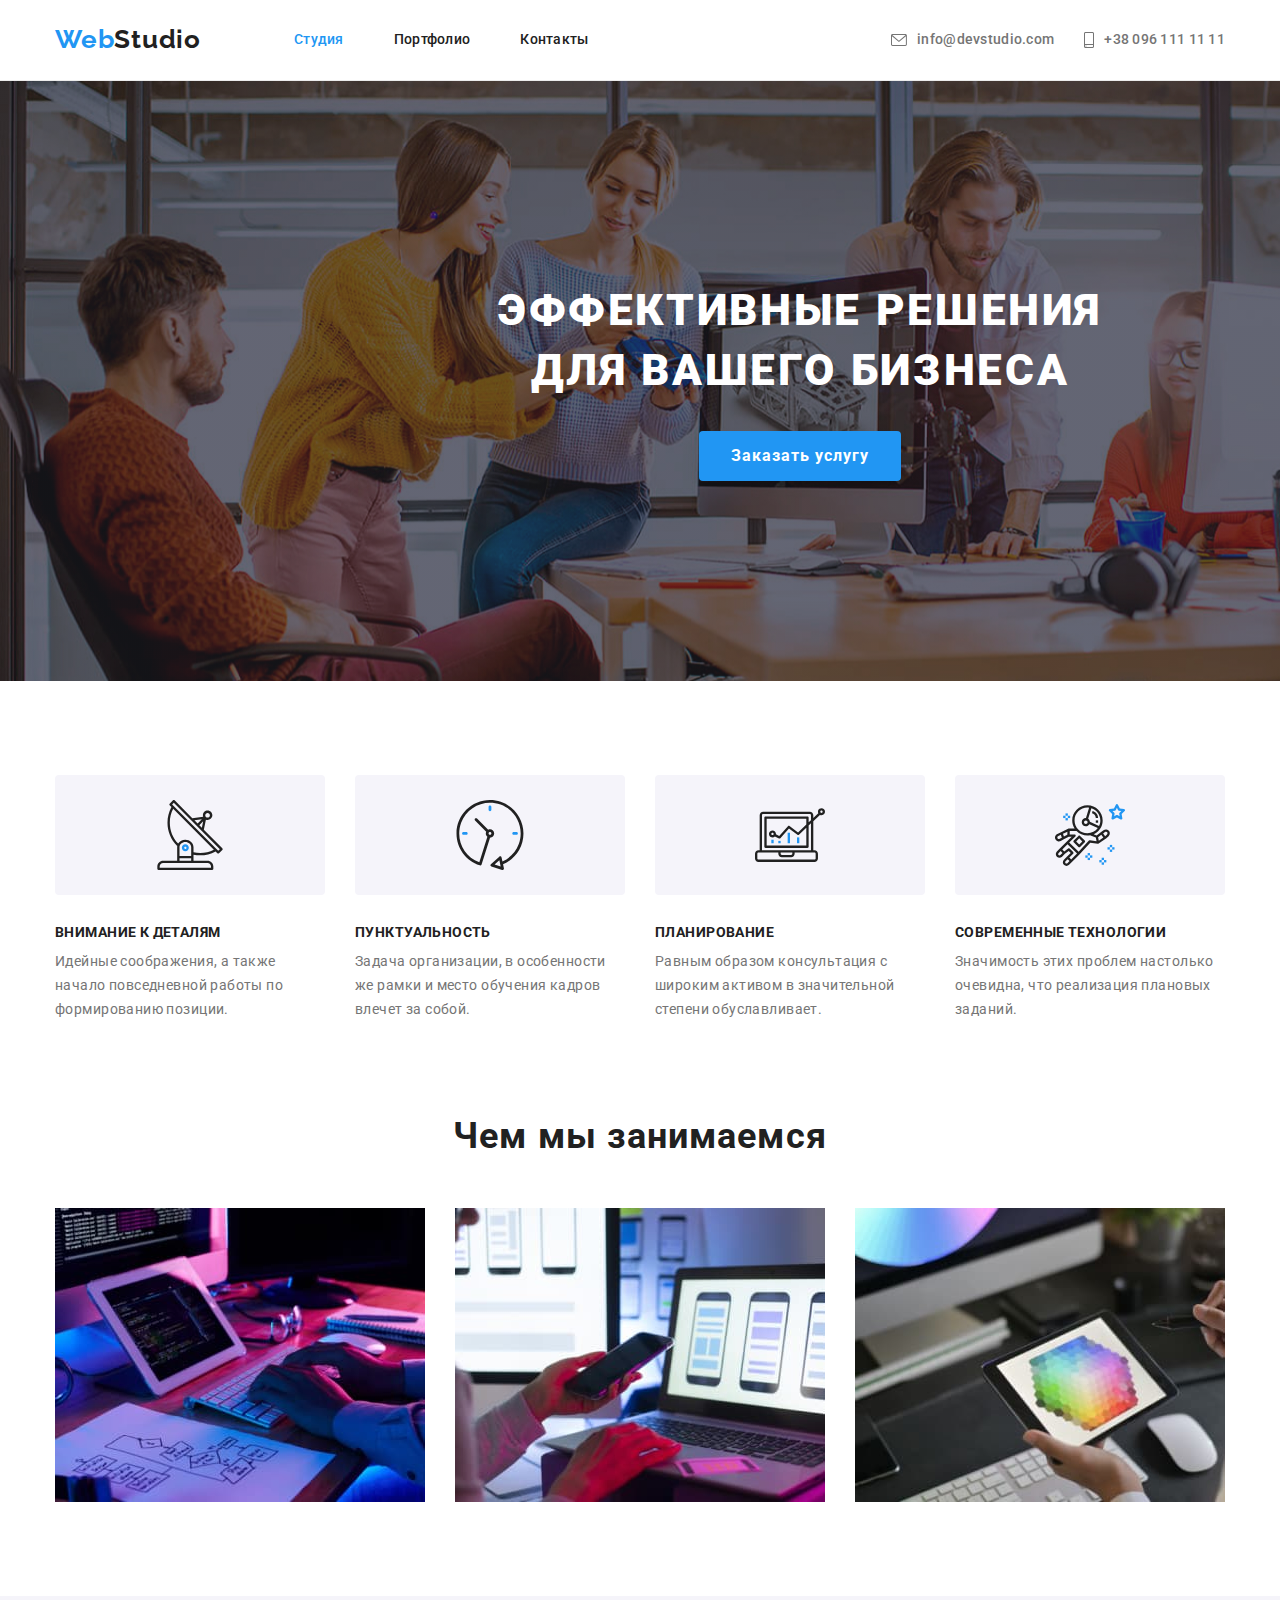
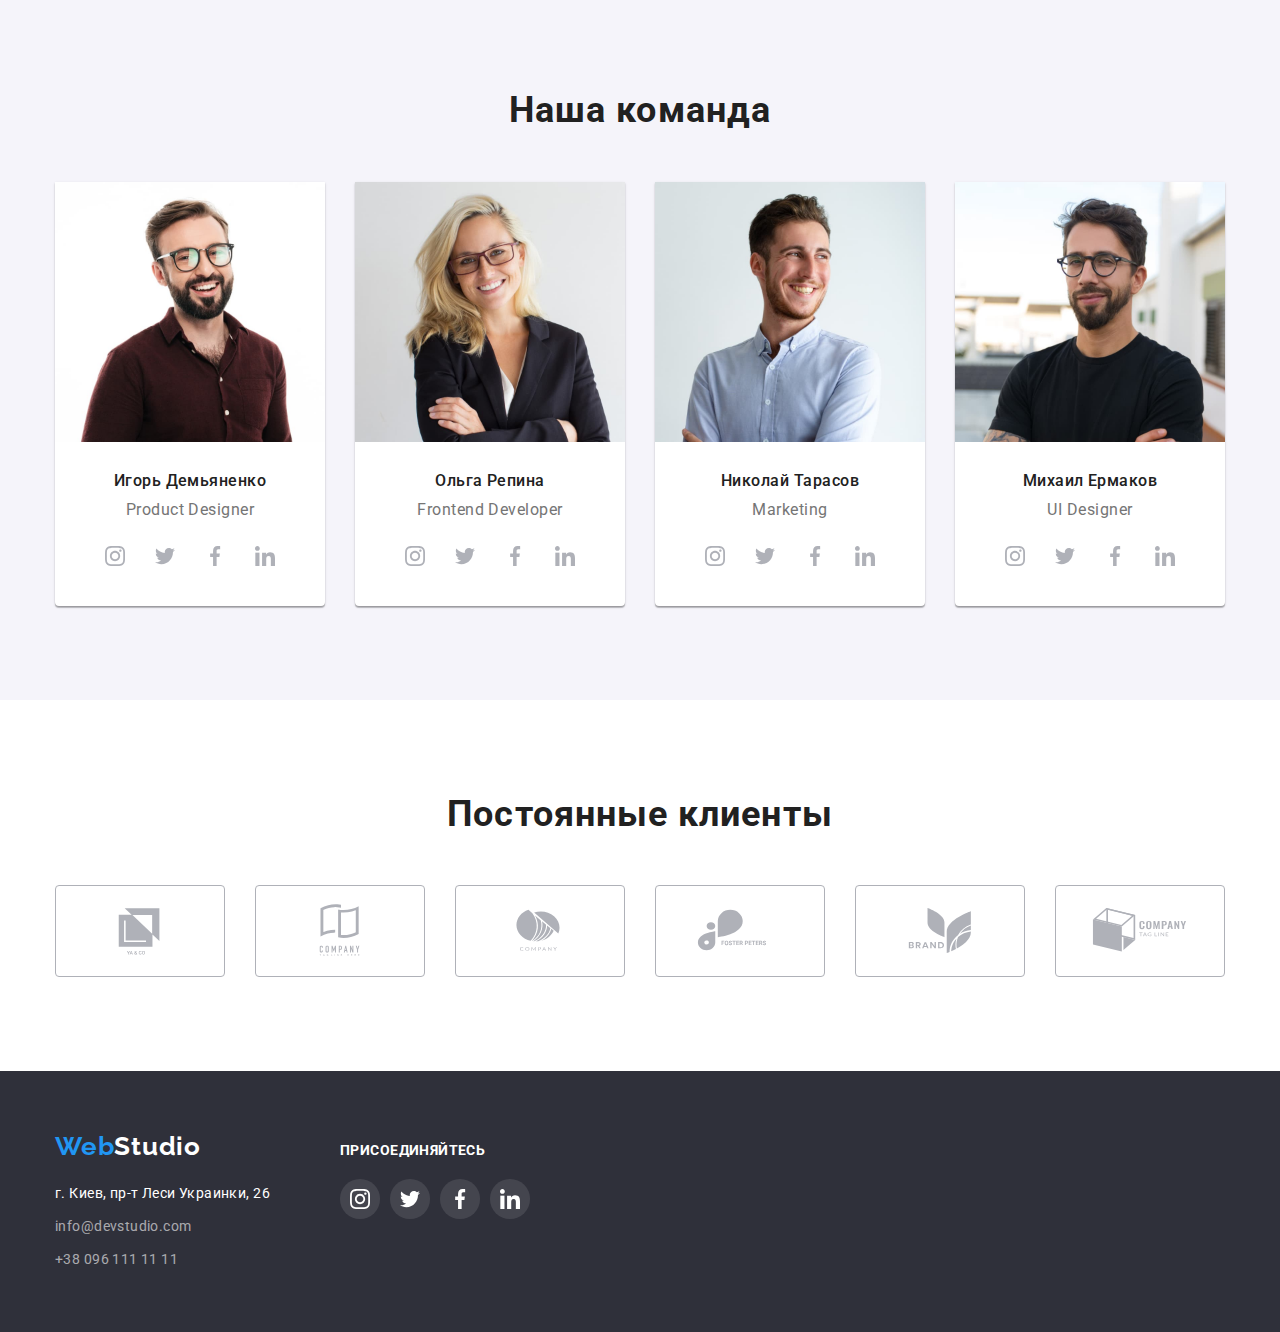
==== index.html @ 422cd837 "new start" ====
<!DOCTYPE html>
<html lang="ru">
  <head>
    <meta charset="UTF-8" />
    <meta http-equiv="X-UA-Compatible" content="IE=edge" />
    <meta name="viewport" content="width=device-width, initial-scale=1.0" />
    <title>Студия</title>
    <link
      rel="stylesheet"
      href="https://cdnjs.cloudflare.com/ajax/libs/modern-normalize/1.1.0/modern-normalize.min.css"
    />
    <link rel="stylesheet" href="./style/style.css" />
    <link rel="preconnect" href="https://fonts.googleapis.com" />
    <link rel="preconnect" href="https://fonts.gstatic.com" crossorigin />
    <link
      href="https://fonts.googleapis.com/css2?family=Raleway:wght@700&family=Roboto:wght@400;500;700;900&display=swap"
      rel="stylesheet"
    />
  </head>
  <body>
    <!-- Header -->
    <header class="header">
      <div class="container header-container">
        <a class="header-logo link" href="./index.html"
          ><span class="logo-blue">Web</span
          ><span class="logo-black">Studio</span></a
        >
        <nav class="header-nav">
          <ul class="header-list list">
            <li class="header-item">
              <a href="./index.html" class="header-link link current">Студия</a>
            </li>
            <li class="header-item">
              <a href="./portfolio.html" class="header-link link">Портфолио</a>
            </li>
            <li class="header-item">
              <a href="" class="header-link link">Контакты</a>
            </li>
          </ul>
        </nav>
        <ul class="header-contact-list list">
          <li class="header-contact-mail">
            <a class="header-contact-link-mail link" href="mailto:"
              ><svg class="header-contact-icon-mail" width="16px" height="12px">
                <use href="./images/icons.svg#icon-contact-mail"></use>
              </svg>
              info@devstudio.com</a
            >
          </li>

          <li class="header-contact-tel">
            <a class="header-contact-link-tel link" href="tel:+380961111111"
              ><svg class="header-contact-icon-tel" width="10px" height="16px">
                <use href="./images/icons.svg#icon-contact-tel"></use>
              </svg>
              +38 096 111 11 11</a
            >
          </li>
        </ul>
      </div>
    </header>
    <main>
      <!-- Secttion 1 Main -->
      <section class="section main">
        <div class="container">
          <h1 class="main-head">Эффективные решения для вашего бизнеса</h1>
          <button class="main-button btn" type="button">Заказать услугу</button>
        </div>
      </section>
      <!-- Section 2 Hero-->
      <section class="section hero">
        <div class="container">
          <h2 class="visually-hidden">Преимущество</h2>
          <ul class="hero-list list">
            <li class="hero-item">
              <div class="hero-icons-background">
                <svg class="hero-icon" width="70px" height="70px">
                  <use href="./images/icons.svg#icon-antenna"></use>
                </svg>
              </div>
              <h3 class="hero-title">Внимание к деталям</h3>
              <p class="hero-text">
                Идейные соображения, а также начало повседневной работы по
                формированию позиции.
              </p>
            </li>
            <li class="hero-item">
              <div class="hero-icons-background">
                <svg class="hero-icon" width="70px" height="70px">
                  <use href="./images/icons.svg#icon-clock"></use>
                </svg>
              </div>
              <h3 class="hero-title">Пунктуальность</h3>
              <p class="hero-text">
                Задача организации, в особенности же рамки и место обучения
                кадров влечет за собой.
              </p>
            </li>
            <li class="hero-item">
              <div class="hero-icons-background">
                <svg class="hero-icon" width="70px" height="70px">
                  <use href="./images/icons.svg#icon-diagram"></use>
                </svg>
              </div>
              <h3 class="hero-title">Планирование</h3>
              <p class="hero-text">
                Равным образом консультация с широким активом в значительной
                степени обуславливает.
              </p>
            </li>
            <li class="hero-item">
              <div class="hero-icons-background">
                <svg class="hero-icon" width="70px" height="70px">
                  <use href="./images/icons.svg#icon-astronaut"></use>
                </svg>
              </div>
              <h3 class="hero-title">Современные технологии</h3>
              <p class="hero-text">
                Значимость этих проблем настолько очевидна, что реализация
                плановых заданий.
              </p>
            </li>
          </ul>
        </div>
      </section>
      <!-- Section 3 About-->
      <section class="section about">
        <div class="container">
          <h2 class="about-head">Чем мы занимаемся</h2>
          <ul class="about-list list">
            <li class="about-item">
              <img
                src="./images/img-jobs-1.jpg"
                alt="писание кода"
                width="370"
              />
            </li>
            <li class="about-item">
              <img
                src="./images/img-jobs-2.jpg"
                alt="мобильные приложения"
                width="370"
              />
            </li>
            <li class="about-item">
              <img src="./images/img-jobs-3.jpg" alt="палитра" width="370" />
            </li>
          </ul>
        </div>
      </section>
      <!-- Section 4 Masters-->
      <section class="section masters">
        <div class="container">
          <h2 class="masters-head">Наша команда</h2>
          <ul class="masters-list list">
            <li class="masters-item">
              <img src="./images/img-team-1.jpg" alt="специалист" width="270" />
              <div class="masters-descrtiption">
                <h3 class="masters-name-title">Игорь Демьяненко</h3>
                <p lang="en" class="masters-speciality-text">
                  Product Designer
                </p>

                <ul class="masters-social-list list">
                  <li class="masters-social-item">
                    <a href="#" class="masters-social-list-link link">
                      <svg
                        class="masters-social-icon"
                        width="20px"
                        height="20px"
                      >
                        <use href="./images/icons.svg#icon-instagram"></use>
                      </svg>
                    </a>
                  </li>

                  <li class="masters-social-item">
                    <a href="#" class="masters-social-list-link link">
                      <svg
                        class="masters-social-icon"
                        width="20px"
                        height="20px"
                      >
                        <use href="./images/icons.svg#icon-twitter"></use>
                      </svg>
                    </a>
                  </li>

                  <li class="masters-social-item">
                    <a href="#" class="masters-social-list-link link">
                      <svg
                        class="masters-social-icon"
                        width="20px"
                        height="20px"
                      >
                        <use href="./images/icons.svg#icon-facebook"></use>
                      </svg>
                    </a>
                  </li>

                  <li class="masters-social-item">
                    <a href="#" class="masters-social-list-link link">
                      <svg
                        class="masters-social-icon"
                        width="20px"
                        height="20px"
                      >
                        <use href="./images/icons.svg#icon-linkedin"></use>
                      </svg>
                    </a>
                  </li>
                </ul>
              </div>
            </li>
            <li class="masters-item">
              <img src="./images/img-team-2.jpg" alt="специалист" width="270" />
              <div class="masters-descrtiption">
                <h3 class="masters-name-title">Ольга Репина</h3>
                <p lang="en" class="masters-speciality-text">
                  Frontend Developer
                </p>
                <ul class="masters-social-list list">
                  <li class="masters-social-item">
                    <a href="#" class="masters-social-list-link link">
                      <svg
                        class="masters-social-icon"
                        width="20px"
                        height="20px"
                      >
                        <use href="./images/icons.svg#icon-instagram"></use>
                      </svg>
                    </a>
                  </li>
                  <li class="masters-social-item">
                    <a href="#" class="masters-social-list-link link">
                      <svg
                        class="masters-social-icon"
                        width="20px"
                        height="20px"
                      >
                        <use href="./images/icons.svg#icon-twitter"></use>
                      </svg>
                    </a>
                  </li>
                  <li class="masters-social-item">
                    <a href="#" class="masters-social-list-link link">
                      <svg
                        class="masters-social-icon"
                        width="20px"
                        height="20px"
                      >
                        <use href="./images/icons.svg#icon-facebook"></use>
                      </svg>
                    </a>
                  </li>
                  <li class="masters-social-item">
                    <a href="#" class="masters-social-list-link link">
                      <svg
                        class="masters-social-icon"
                        width="20px"
                        height="20px"
                      >
                        <use href="./images/icons.svg#icon-linkedin"></use>
                      </svg>
                    </a>
                  </li>
                </ul>
              </div>
            </li>
            <li class="masters-item">
              <img src="./images/img-team-3.jpg" alt="специалист" width="270" />
              <div class="masters-descrtiption">
                <h3 class="masters-name-title">Николай Тарасов</h3>
                <p lang="en" class="masters-speciality-text">Marketing</p>
                <ul class="masters-social-list list">
                  <li class="masters-social-item">
                    <a href="#" class="masters-social-list-link link">
                      <svg
                        class="masters-social-icon"
                        width="20px"
                        height="20px"
                      >
                        <use href="./images/icons.svg#icon-instagram"></use>
                      </svg>
                    </a>
                  </li>
                  <li class="masters-social-item">
                    <a href="#" class="masters-social-list-link link">
                      <svg
                        class="masters-social-icon"
                        width="20px"
                        height="20px"
                      >
                        <use href="./images/icons.svg#icon-twitter"></use>
                      </svg>
                    </a>
                  </li>
                  <li class="masters-social-item">
                    <a href="#" class="masters-social-list-link link">
                      <svg
                        class="masters-social-icon"
                        width="20px"
                        height="20px"
                      >
                        <use href="./images/icons.svg#icon-facebook"></use>
                      </svg>
                    </a>
                  </li>
                  <li class="masters-social-item">
                    <a href="#" class="masters-social-list-link link">
                      <svg
                        class="masters-social-icon"
                        width="20px"
                        height="20px"
                      >
                        <use href="./images/icons.svg#icon-linkedin"></use>
                      </svg>
                    </a>
                  </li>
                </ul>
              </div>
            </li>
            <li class="masters-item">
              <img src="./images/img-team-4.jpg" alt="специалист" width="270" />
              <div class="masters-descrtiption">
                <h3 class="masters-name-title">Михаил Ермаков</h3>
                <p lang="en" class="masters-speciality-text">UI Designer</p>
                <ul class="masters-social-list list">
                  <li class="masters-social-item">
                    <a href="#" class="masters-social-list-link link">
                      <svg
                        class="masters-social-icon"
                        width="20px"
                        height="20px"
                      >
                        <use href="./images/icons.svg#icon-instagram"></use>
                      </svg>
                    </a>
                  </li>
                  <li class="masters-social-item">
                    <a href="#" class="masters-social-list-link link">
                      <svg
                        class="masters-social-icon"
                        width="20px"
                        height="20px"
                      >
                        <use href="./images/icons.svg#icon-twitter"></use>
                      </svg>
                    </a>
                  </li>
                  <li class="masters-social-item">
                    <a href="#" class="masters-social-list-link link">
                      <svg
                        class="masters-social-icon"
                        width="20px"
                        height="20px"
                      >
                        <use href="./images/icons.svg#icon-facebook"></use>
                      </svg>
                    </a>
                  </li>
                  <li class="masters-social-item">
                    <a href="#" class="masters-social-list-link link">
                      <svg
                        class="masters-social-icon"
                        width="20px"
                        height="20px"
                      >
                        <use href="./images/icons.svg#icon-linkedin"></use>
                      </svg>
                    </a>
                  </li>
                </ul>
              </div>
            </li>
          </ul>
        </div>
      </section>
      <!-- Our partners -->
      <section class="section our-partners">
        <div class="container our-partners-container">
          <h2 class="our-partners-head">Постоянные клиенты</h2>
          <ul class="our-partners-list list">
            <li class="our-partners-item">
              <a href="#" class="our-partners-list-link link">
                <svg class="our-partners-icon" width="106px" height="60px">
                  <use href="./images/icons.svg#icon-partner-1"></use>
                </svg>
              </a>
            </li>
            <li class="our-partners-item">
              <a href="#" class="our-partners-list-link link">
                <svg class="our-partners-icon" width="106px" height="60px">
                  <use href="./images/icons.svg#icon-partner-2"></use>
                </svg>
              </a>
            </li>
            <li class="our-partners-item">
              <a href="#" class="our-partners-list-link">
                <svg class="our-partners-icon" width="106px" height="60px">
                  <use href="./images/icons.svg#icon-partner-3"></use>
                </svg>
              </a>
            </li>
            <li class="our-partners-item">
              <a href="#" class="our-partners-list-link link">
                <svg class="our-partners-icon" width="106px" height="60px">
                  <use href="./images/icons.svg#icon-partner-4"></use>
                </svg>
              </a>
            </li>
            <li class="our-partners-item">
              <a href="#" class="our-partners-list-link link">
                <svg class="our-partners-icon" width="106px" height="60px">
                  <use href="./images/icons.svg#icon-partner-5"></use>
                </svg>
              </a>
            </li>
            <li class="our-partners-item">
              <a href="#" class="our-partners-list-link link">
                <svg class="our-partners-icon" width="106px" height="60px">
                  <use href="./images/icons.svg#icon-partner-6"></use>
                </svg>
              </a>
            </li>
          </ul>
        </div>
      </section>
    </main>
    <!-- Footer -->
    <footer class="footer">
      <div class="container footer-container">
        <div class="footer-left-side">
          <a class="footer-logo link" href="./index.html"
            ><span class="logo-blue">Web</span
            ><span class="logo-white">Studio</span></a
          >
          <address class="footer-contact">
            <ul class="footer-contact-list list">
              <li class="footer-contact-adress">
                <a
                  class="footer-contact-adress-link link"
                  href="https://goo.gl/maps/WrcRyUVtfEpf5qSH7"
                  target="_blank"
                  rel="noopener noreferrer"
                  >г. Киев, пр-т Леси Украинки, 26</a
                >
              </li>
              <li class="footer-contact-mail">
                <a class="footer-contact-link link" href="mailto:"
                  >info@devstudio.com</a
                >
              </li>
              <li class="footer-contact-tel">
                <a class="footer-contact-link link" href="tel:+380961111111"
                  >+38 096 111 11 11</a
                >
              </li>
            </ul>
          </address>
        </div>
        <div class="footer-join-us">
          <h2 class="footer-social-title">присоединяйтесь</h2>
          <ul class="footer-social-list list">
            <li class="footer-social-item">
              <a href="#" class="footer-social-list-link link">
                <svg class="footer-social-icon" width="20px" height="20px">
                  <use href="./images/icons.svg#icon-instagram"></use>
                </svg>
              </a>
            </li>
            <li class="footer-social-item">
              <a href="#" class="footer-social-list-link link">
                <svg class="footer-social-icon" width="20px" height="20px">
                  <use href="./images/icons.svg#icon-twitter"></use>
                </svg>
              </a>
            </li>
            <li class="footer-social-item">
              <a href="#" class="footer-social-list-link link">
                <svg class="footer-social-icon" width="20px" height="20px">
                  <use href="./images/icons.svg#icon-facebook"></use>
                </svg>
              </a>
            </li>
            <li class="footer-social-item">
              <a href="#" class="footer-social-list-link link">
                <svg class="footer-social-icon" width="20px" height="20px">
                  <use href="./images/icons.svg#icon-linkedin"></use>
                </svg>
              </a>
            </li>
          </ul>
        </div>
      </div>
    </footer>
  </body>
</html>
---- style/style.css ----
html {
  box-sizing: border-box;
}

*,
*::before,
*::after {
  box-sizing: border-box;
}

h1,
h2,
h3,
h4,
h5,
h6,
p {
  margin-top: 0;
  margin-bottom: 0;
}

ul,
ol {
  margin-top: 0;
  margin-bottom: 0;
  padding-left: 0;
}

img {
  display: block;
}

body {
  font-family: "Roboto", sans-serif;
  color: #212121;
  background-color: #ffffff;
}
.list {
  list-style: none;
  margin-top: 0;
  margin-bottom: 0;
  padding-left: 0;
}
.link {
  text-decoration: none;
}

.visually-hidden {
  position: absolute;
  white-space: nowrap;
  width: 1px;
  height: 1px;
  overflow: hidden;
  border: 0;
  padding: 0;
  clip: rect(0 0 0 0);
  clip-path: inset(50%);
  margin: -1px;
}

:root {
  --title-color: #212121;
  --text-color: #757575;
  --accent-color: #2196f3;
  --white-color: #ffffff;
  --social-icon-color: #afb1b8;
}
.btn {
  cursor: pointer;
}
/* Header */

.logo-blue {
  font-family: "Raleway", sans-serif;
  font-style: normal;
  font-weight: 700;
  font-size: 26px;
  line-height: 1.19;
  letter-spacing: 0.03em;
  color: #2196f3;
}
.logo-black {
  font-family: "Raleway", sans-serif;
  font-style: normal;
  font-weight: 700;
  font-size: 26px;
  line-height: 1.19;
  letter-spacing: 0.03em;
  color: #212121;
}

.header-link {
  font-weight: 500;
  font-size: 14px;
  line-height: 1.14;
  letter-spacing: 0.02em;
  color: #212121;
}

.header-link:hover,
.header-link:focus {
  color: var(--accent-color);
}

.header-contact-link-mail:hover,
.header-contact-link-mail:focus,
.header-contact-link-tel:hover,
.header-contact-link-tel:focus {
  color: var(--accent-color);
}

.header-contact-icon-mail {
  display: flex;
  margin-right: 10px;
  fill: currentColor;
}

.header-contact-icon-tel {
  display: flex;
  margin-right: 10px;
  fill: currentColor;
}

.header-contact-link-tel,
.header-contact-link-mail {
  font-weight: 500;
  font-size: 14px;
  line-height: 1.14;
  letter-spacing: 0.02em;
  color: var(--text-color);
}

.header-list .link.current {
  color: var(--accent-color);
}

/* Main */
.main {
  width: 1600px;
  background-image: linear-gradient(
      rgba(47, 48, 58, 0.4),
      rgba(47, 48, 58, 0.4)
    ),
    url(../images/img-main.jpg);
  background-repeat: no-repeat;
  margin-left: auto;
  margin-right: auto;
}

.main-head {
  font-weight: 900;
  font-size: 44px;
  line-height: 1.36;
  text-align: center;
  letter-spacing: 0.06em;
  text-transform: uppercase;
  color: var(--white-color);
}

.main-button {
  font-family: inherit;
  font-weight: 700;
  font-size: 16px;
  line-height: 1.87;
  display: flex;
  align-items: center;
  text-align: center;
  letter-spacing: 0.06em;
  color: #ffffff;
  background-color: #2196f3;
}
.main-button:hover,
.main-button:focus {
  background-color: #188ce8;
}

/* Hero */

.hero-title {
  font-weight: 700;
  font-size: 14px;
  line-height: 1.14;
  letter-spacing: 0.03em;
  text-transform: uppercase;
  color: var(--title-color);
}

.hero-text {
  font-size: 14px;
  line-height: 1.71;
  letter-spacing: 0.03em;
  color: var(--text-color);
}

/* About */
.about-head {
  font-weight: 700;
  font-size: 36px;
  line-height: 1.16;
  text-align: center;
  letter-spacing: 0.03em;
}

/* Masters */
.masters {
  background-color: #f5f4fa;
}

.masters-head {
  font-weight: 700;
  font-size: 36px;
  line-height: 1.16;
  text-align: center;
  letter-spacing: 0.03em;
}

.masters-name-title {
  font-weight: 500;
  font-size: 16px;
  line-height: 1.18;
  text-align: center;
  letter-spacing: 0.03em;
  color: var(--title-color);
}

.masters-speciality-text {
  font-weight: 400;
  font-size: 16px;
  line-height: 1.18;
  text-align: center;
  letter-spacing: 0.03em;
  color: var(--text-color);
}

/* Our partners */
.our-partners-head {
  font-weight: 700;
  font-size: 36px;
  line-height: 1.16;
  text-align: center;
  letter-spacing: 0.03em;
  color: var(--title-color);
}
/* Footer */

.footer {
  background: #2f303a;
}

.footer-social-title {
  font-weight: 700;
  font-size: 14px;
  line-height: 1.14;
  letter-spacing: 0.03em;
  text-transform: uppercase;
  color: #ffffff;
}

.logo-white {
  font-family: "Raleway", sans-serif;
  font-style: normal;
  font-weight: 700;
  font-size: 26px;
  line-height: 1.19;
  letter-spacing: 0.03em;
  color: #ffffff;
}

.footer-contact-adress-link {
  font-style: normal;
  font-weight: 400;
  font-size: 14px;
  line-height: 1.71;
  letter-spacing: 0.03em;
  color: var(--white-color);
}
.footer-contact-adress-link:hover,
.footer-contact-adress-link:focus {
  color: var(--accent-color);
}

.footer-contact-link {
  font-style: normal;
  font-weight: 400;
  font-size: 14px;
  line-height: 1.71;
  letter-spacing: 0.03em;
  color: rgba(255, 255, 255, 0.6);
}

.footer-contact-link:hover,
.footer-contact-link:focus {
  color: var(--accent-color);
}
/* Portfolio */

/* Portfolio button section */

.portfolio-button {
  font-family: inherit;
  font-weight: 500;
  font-size: 16px;
  line-height: 1.62;
  text-align: center;
  letter-spacing: 0.03em;
  background-color: #f5f4fa;
}
.portfolio-button:hover,
.portfolio-button:focus {
  background-color: #2196f3;
  color: #ffffff;
  cursor: pointer;
  box-shadow: 0px 3px 1px rgba(0, 0, 0, 0.1), 0px 1px 2px rgba(0, 0, 0, 0.08),
    0px 2px 2px rgba(0, 0, 0, 0.12);
}

/* /* Portfolio photo section */
.portfolio-card-link:hover,
.portfolio-card-link:focus {
  box-shadow: 0px 1px 1px rgba(0, 0, 0, 0.12), 0px 4px 4px rgba(0, 0, 0, 0.06),
    1px 4px 6px rgba(0, 0, 0, 0.16);
}
.portfolio-title {
  font-weight: 700;
  font-size: 18px;
  line-height: 2;
  letter-spacing: 0.06em;
  color: var(--title-color);
}

.portfolio-text {
  font-size: 16px;
  line-height: 1.87;
  letter-spacing: 0.03em;
  color: var(--text-color);
}

/* ------Containers----------- */

.section {
  padding-top: 94px;
  padding-bottom: 94px;
  /* outline: 2px solid tomato; */
}

.container {
  width: 1200px;
  padding-left: 15px;
  padding-right: 15px;
  margin-left: auto;
  margin-right: auto;
  /* outline: solid 1px tomato; */
}
/* header */
.header {
  border-bottom: solid 1px #ececec;
}
.header-container {
  display: flex;
  align-items: center;
}
.header-nav {
  display: block;
  display: flex;
  justify-content: space-between;
}
.header-logo {
  padding-top: 24px;
  padding-bottom: 25px;
  display: block;
  margin-right: 93px;
}
.header-list {
  display: block;
  width: 294px;
  display: flex;
}
.header-link {
  display: block;
  padding-top: 32px;
  padding-bottom: 32px;
}

.header-item:not(:last-child) {
  margin-right: 50px;
}
.header-contact-list {
  display: flex;
  margin-left: auto;
}
.header-contact-icon-tel {
  display: flex;
  margin-left: 30px;
}

.header-contact-link-tel,
.header-contact-link-mail {
  display: flex;
  justify-content: center;
  align-items: center;
}

/* main */
.main {
  padding-top: 200px;
  padding-bottom: 200px;
}

.main-head {
  margin-left: auto;
  margin-right: auto;
  margin-bottom: 30px;
  max-width: 696px;
}
.main-button {
  min-width: 200px;
  /* height: 50px; */
  margin-left: auto;
  margin-right: auto;
  padding: 10px 32px;
  box-shadow: 0px 4px 4px rgba(0, 0, 0, 0.15);
  border-radius: 4px;
  border: 0;
}
/* hero */
.hero-list {
  display: flex;
  padding-left: 0;
  padding-right: 0;
}
.hero-item {
  width: 270px;
  padding-left: 0;
  padding-right: 0;
}
.hero-icons-background {
  display: flex;
  justify-content: center;
  align-items: center;
  width: 270px;
  height: 120px;
  background: #f5f4fa;
  border-radius: 4px;
  margin-bottom: 30px;
}
.hero-item:not(:first-child) {
  margin-left: 30px;
}

.hero-title {
  margin-bottom: 10px;
}
/* about */
.about {
  padding-top: 0;
}

.about-head {
  padding-top: 0;
  text-align: center;
  margin-bottom: 50px;
}
.about-list {
  display: flex;
}
.about-item:not(:last-child) {
  margin-right: 30px;
}
/* masters */
.masters-head {
  text-align: center;
  margin-bottom: 50px;
}
.masters-list {
  display: flex;
  flex-wrap: wrap;
}
.masters-item:not(:last-child) {
  margin-right: 30px;
}
.masters-item {
  width: 270px;
  box-shadow: 0px 1px 3px rgba(0, 0, 0, 0.12), 0px 1px 1px rgba(0, 0, 0, 0.14),
    0px 2px 1px rgba(0, 0, 0, 0.2);
  border-radius: 0px 0px 4px 4px;
  background-color: var(--white-color);
}
.masters-descrtiption {
  padding-top: 30px;
  padding-bottom: 30px;
  padding-left: 10px;
  padding-right: 10px;
}

.masters-name-title {
  margin-bottom: 10px;
}
/* Masters social */
.masters-social-list {
  margin-top: 16px;
  display: flex;
  justify-content: center;
}
.masters-social-item {
  display: flex;
}
.masters-social-item:not(:last-child) {
  margin-right: 10px;
}
.masters-social-list-link {
  display: flex;
  justify-content: center;
  align-items: center;
  width: 40px;
  height: 40px;
  border-radius: 50%;
}
.masters-social-icon {
  fill: var(--social-icon-color);
}
.masters-social-list-link:hover,
.masters-social-list-link:focus {
  background-color: var(--accent-color);
}

.masters-social-list-link:hover .masters-social-icon,
.masters-social-list-link:focus .masters-social-icon {
  fill: var(--white-color);
}

/* Our clients */

.our-partners-head {
  margin-bottom: 50px;
}
.our-partners-list {
  display: flex;
}
.our-partners-item:not(:last-child) {
  margin-right: 30px;
}
.our-partners-list-link {
  display: flex;
  justify-content: center;
  align-items: center;
  width: 170px;
  height: 92px;
  border: solid 1px #afb1b8;
  border-radius: 4px;
}

.our-partners-icon {
  fill: var(--social-icon-color);
}

.our-partners-list-link:hover .our-partners-icon,
.our-partners-list-link:focus .our-partners-icon {
  fill: var(--accent-color);
}
.our-partners-list-link:hover,
.our-partners-list-link:focus {
  border-color: var(--accent-color);
}

/* footer */

.footer {
  padding-top: 60px;
  padding-bottom: 60px;
}
.footer-container {
  display: flex;
  align-items: baseline;
}

.footer-join-us {
  margin-left: 70px;
}

.footer-contact {
  margin-top: 20px;
}
.footer-contact-mail {
  margin-top: 9px;
}
.footer-contact-tel {
  margin-top: 9px;
}
/* Footer socials */

.footer-social-list {
  display: flex;
  justify-content: center;
  margin-top: 20px;
}
.footer-social-item:not(:last-child) {
  margin-right: 10px;
}
.footer-social-list-link {
  display: flex;
  justify-content: center;
  align-items: center;
  width: 40px;
  height: 40px;
  border-radius: 50%;
  background: linear-gradient(
    rgba(255, 255, 255, 0.1),
    rgba(255, 255, 255, 0.1)
  );
}
.footer-social-icon {
  fill: var(--white-color);
}
.footer-social-list-link:hover .footer-social-icon,
.footer-social-link:focus .footer-social-icon {
  fill: var(--white-color);
}
.footer-social-list-link:hover,
.footer-social-list-link:focus {
  background-color: var(--accent-color);
}

/* portfolio */

.portfolio-button-list {
  margin-bottom: 50px;
  display: flex;
  justify-content: center;
}
.portfolio-button-item:not(:last-child) {
  margin-right: 8px;
}
.portfolio-button {
  height: 38px;
  padding: 6px 22px;
  background: #f5f4fa;
  border-radius: 4px;
  border: 0;
  font-family: inherit;
  font-weight: 500;
  font-size: 16px;
  line-height: 1.62;
  text-align: center;
  letter-spacing: 0.03em;
}
/* portfolio cards */

.portfolio-card-link {
  display: block;
}
.portfolio-list {
  flex-wrap: wrap;
  display: flex;
}
.portfolio-item {
  width: 370px;
  margin-right: 30px;
  margin-bottom: 30px;
}

.portfolio-item:nth-child(3n) {
  margin-right: 0;
}
.portfolio-item:nth-last-child(-n + 3) {
  margin-bottom: 0;
}
.portfolio-card-description {
  padding-top: 20px;
  padding-bottom: 20px;
  padding-left: 24px;
  padding-right: 24px;
  border-left: 1px solid #eeeeee;
  border-bottom: 1px solid #eeeeee;
  border-right: 1px solid #eeeeee;
}
.portfolio-title {
  margin-top: 0;
  margin-bottom: 4px;
}
.portfolio-text {
  margin-top: 0;
  margin-bottom: 0;
}
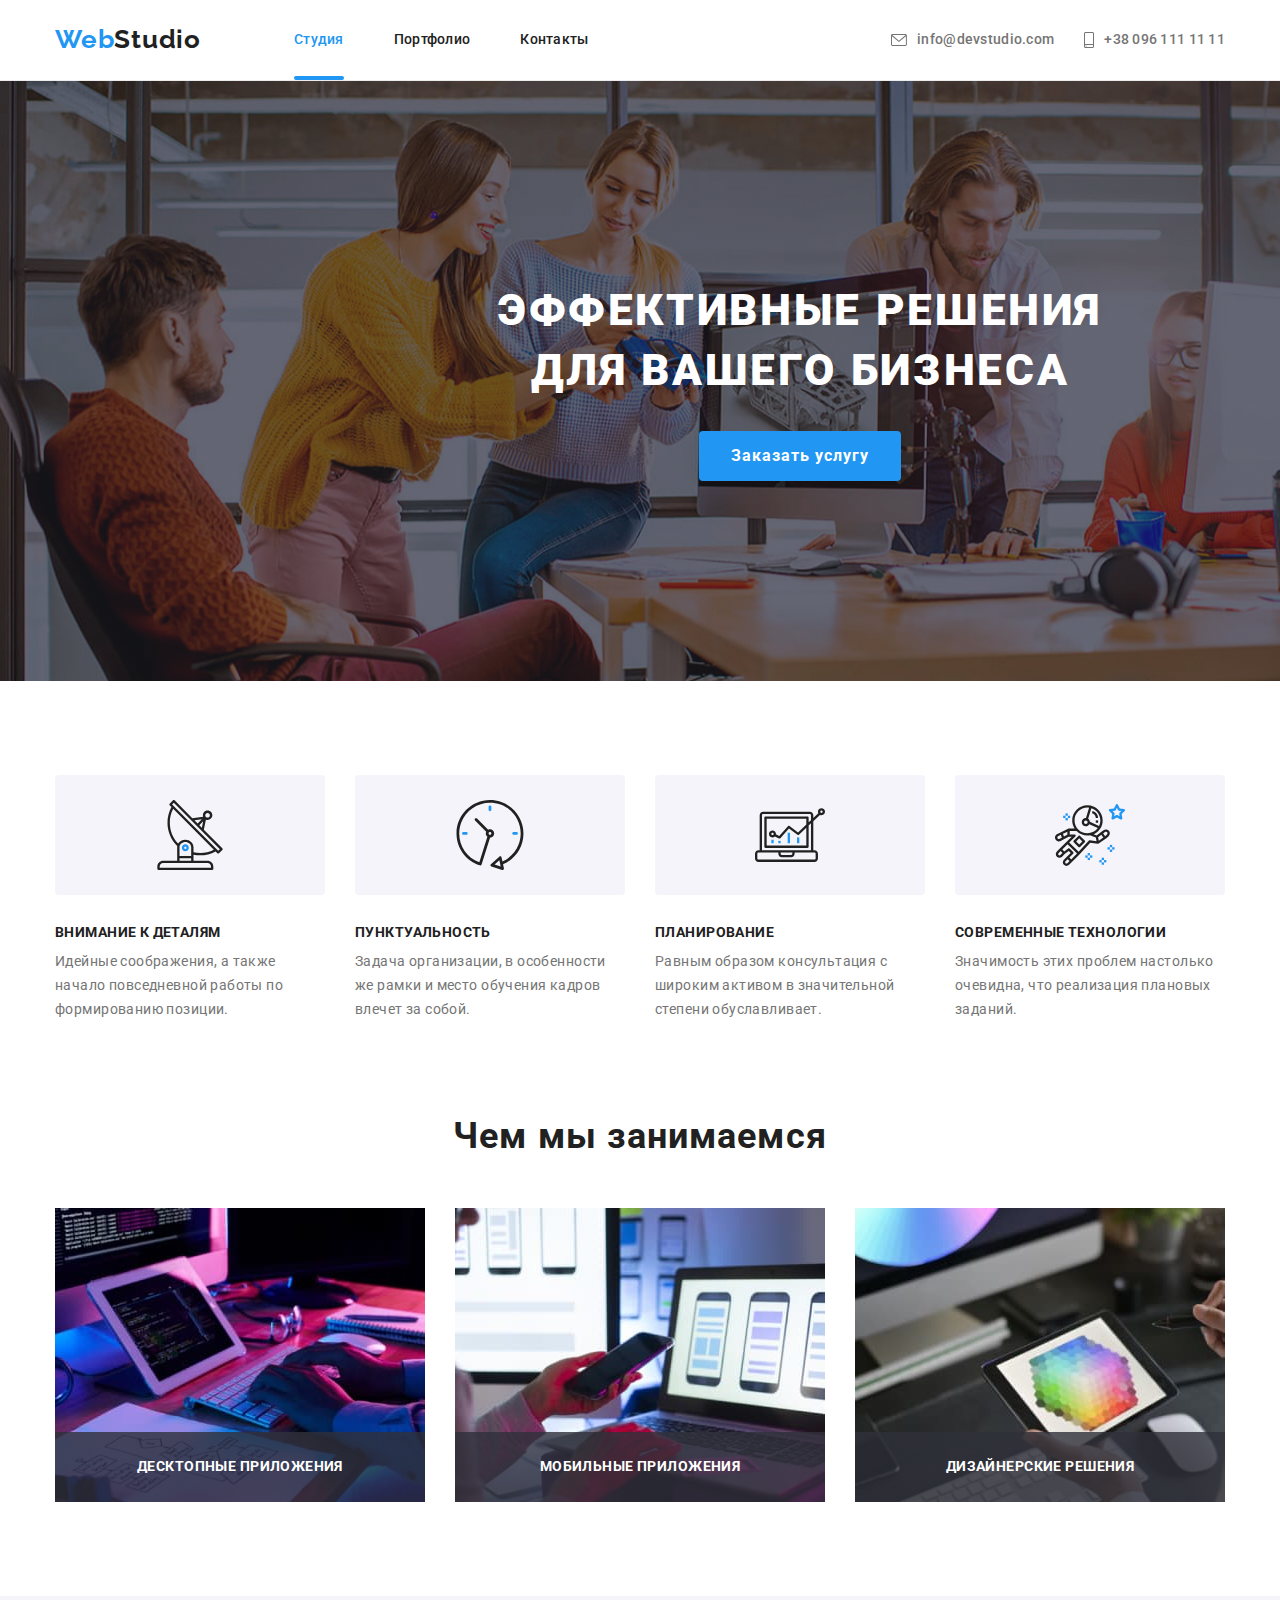
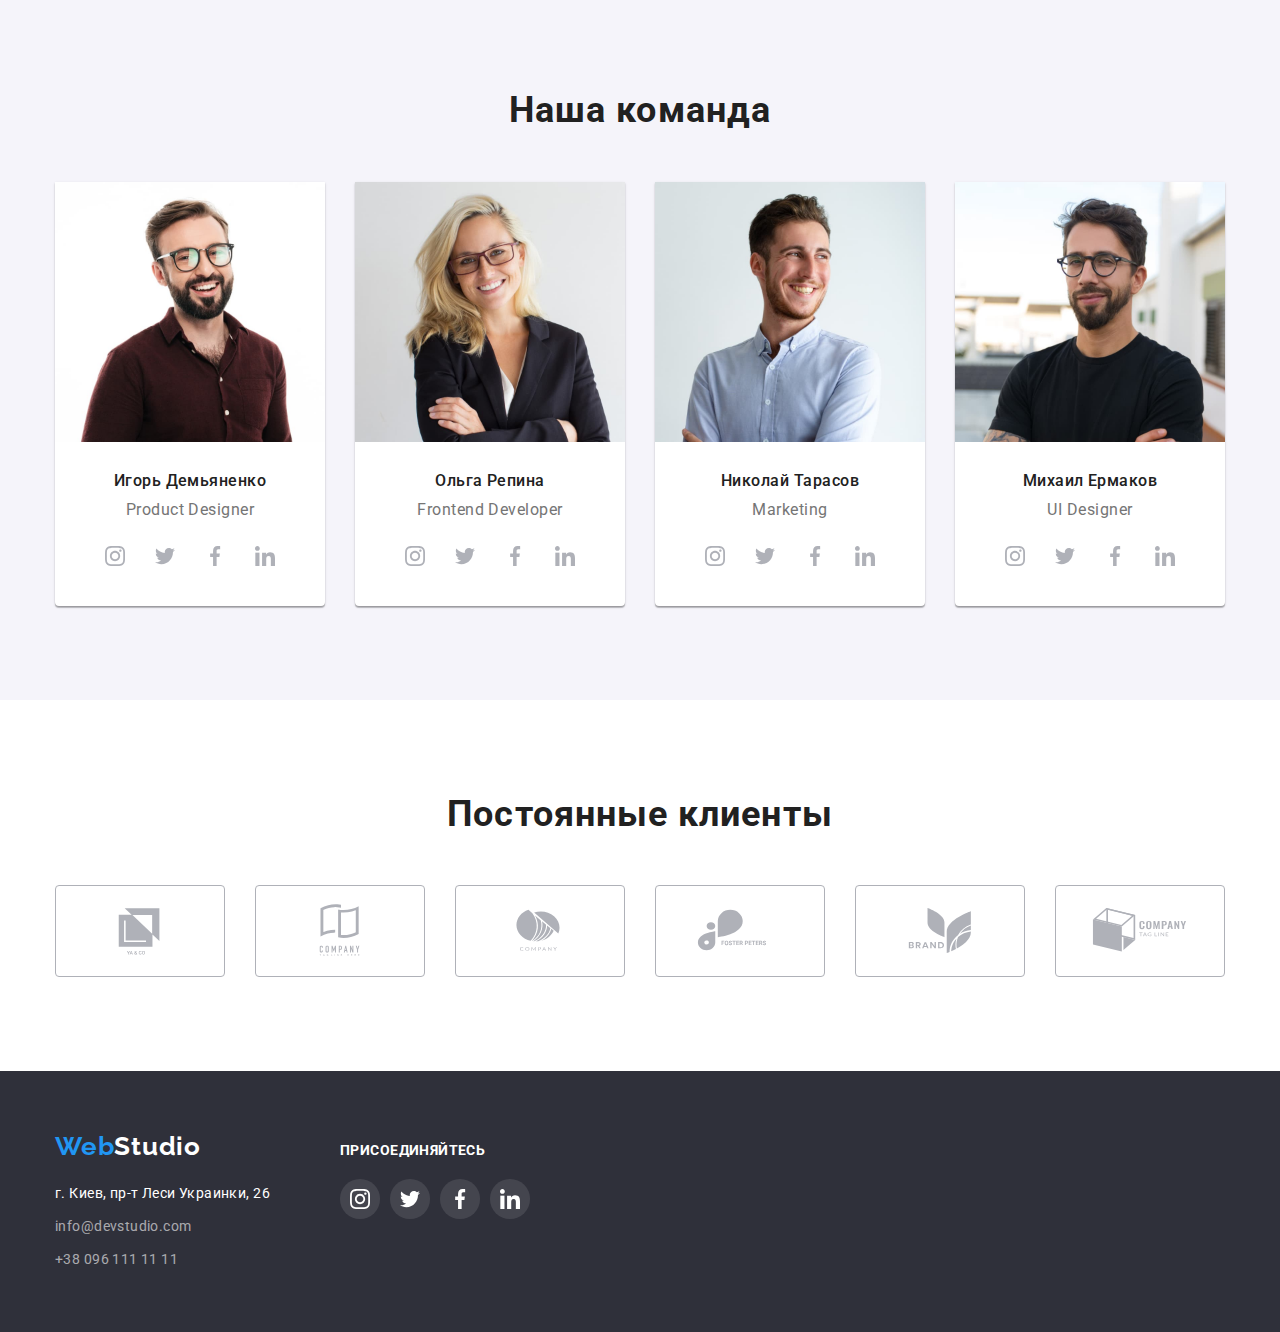
==== commit b7d3d5b8: "added first animation" ====
--- a/index.html
+++ b/index.html
@@ -129,6 +129,7 @@
           <h2 class="about-head">Чем мы занимаемся</h2>
           <ul class="about-list list">
             <li class="about-item">
+              <h3 class="about-overlay-title">Десктопные приложения</h3>
               <img
                 src="./images/img-jobs-1.jpg"
                 alt="писание кода"
@@ -136,6 +137,7 @@
               />
             </li>
             <li class="about-item">
+              <h3 class="about-overlay-title">Мобильные приложения</h3>
               <img
                 src="./images/img-jobs-2.jpg"
                 alt="мобильные приложения"
@@ -143,6 +145,7 @@
               />
             </li>
             <li class="about-item">
+              <h3 class="about-overlay-title">Дизайнерские решения</h3>
               <img src="./images/img-jobs-3.jpg" alt="палитра" width="370" />
             </li>
           </ul>
--- a/style/style.css
+++ b/style/style.css
@@ -95,6 +95,9 @@
   line-height: 1.14;
   letter-spacing: 0.02em;
   color: #212121;
+  transition-property: color;
+  transition-duration: 250ms;
+  transition-timing-function: cubic-bezier(0.4, 0, 0.2, 1);
 }
 
 .header-link:hover,
@@ -128,6 +131,9 @@
   line-height: 1.14;
   letter-spacing: 0.02em;
   color: var(--text-color);
+  transition-property: color;
+  transition-duration: 250ms;
+  transition-timing-function: cubic-bezier(0.4, 0, 0.2, 1);
 }
 
 .header-list .link.current {
@@ -168,6 +174,9 @@
   letter-spacing: 0.06em;
   color: #ffffff;
   background-color: #2196f3;
+  transition-property: background-color;
+  transition-duration: 250ms;
+  transition-timing-function: cubic-bezier(0.4, 0, 0.2, 1);
 }
 .main-button:hover,
 .main-button:focus {
@@ -199,6 +208,30 @@
   line-height: 1.16;
   text-align: center;
   letter-spacing: 0.03em;
+}
+.about-item {
+  position: relative;
+}
+.about-overlay-title {
+  display: block;
+  font-style: normal;
+  font-weight: 700;
+  font-size: 14px;
+  line-height: 1.14;
+  text-align: center;
+  letter-spacing: 0.03em;
+  text-transform: uppercase;
+  color: var(--white-color);
+  background-image: linear-gradient(
+    rgba(47, 48, 58, 0.8),
+    rgba(47, 48, 58, 0.8)
+  );
+  position: absolute;
+  bottom: 0;
+  left: 0;
+  right: 0;
+  padding-top: 27px;
+  padding-bottom: 27px;
 }
 
 /* Masters */
@@ -273,6 +306,9 @@
   line-height: 1.71;
   letter-spacing: 0.03em;
   color: var(--white-color);
+  transition-property: color;
+  transition-duration: 250ms;
+  transition-timing-function: cubic-bezier(0.4, 0, 0.2, 1);
 }
 .footer-contact-adress-link:hover,
 .footer-contact-adress-link:focus {
@@ -286,6 +322,9 @@
   line-height: 1.71;
   letter-spacing: 0.03em;
   color: rgba(255, 255, 255, 0.6);
+  transition-property: color;
+  transition-duration: 250ms;
+  transition-timing-function: cubic-bezier(0.4, 0, 0.2, 1);
 }
 
 .footer-contact-link:hover,
@@ -304,6 +343,9 @@
   text-align: center;
   letter-spacing: 0.03em;
   background-color: #f5f4fa;
+  transition-property: background-color, box-shadow;
+  transition-duration: 250ms;
+  transition-timing-function: cubic-bezier(0.4, 0, 0.2, 1);
 }
 .portfolio-button:hover,
 .portfolio-button:focus {
@@ -315,6 +357,13 @@
 }
 
 /* /* Portfolio photo section */
+
+.portfolio-card-link {
+  transition-property: box-shadow;
+  transition-duration: 250ms;
+  transition-timing-function: cubic-bezier(0.4, 0, 0.2, 1);
+}
+
 .portfolio-card-link:hover,
 .portfolio-card-link:focus {
   box-shadow: 0px 1px 1px rgba(0, 0, 0, 0.12), 0px 4px 4px rgba(0, 0, 0, 0.06),
@@ -364,6 +413,7 @@
   display: flex;
   justify-content: space-between;
 }
+
 .header-logo {
   padding-top: 24px;
   padding-bottom: 25px;
@@ -379,8 +429,19 @@
   display: block;
   padding-top: 32px;
   padding-bottom: 32px;
-}
-
+  position: relative;
+}
+.current::after {
+  content: "";
+  display: block;
+  position: absolute;
+  background-color: #2196f3;
+  bottom: 0;
+  height: 4px;
+  border-radius: 2px;
+  justify-content: center;
+  width: 100%;
+}
 .header-item:not(:last-child) {
   margin-right: 50px;
 }
@@ -514,8 +575,14 @@
   width: 40px;
   height: 40px;
   border-radius: 50%;
+  transition-property: background-color, fill;
+  transition-duration: 250ms;
+  transition-timing-function: cubic-bezier(0.4, 0, 0.2, 1);
 }
 .masters-social-icon {
+  transition-property: fill;
+  transition-duration: 250ms;
+  transition-timing-function: cubic-bezier(0.4, 0, 0.2, 1);
   fill: var(--social-icon-color);
 }
 .masters-social-list-link:hover,
@@ -547,9 +614,15 @@
   height: 92px;
   border: solid 1px #afb1b8;
   border-radius: 4px;
+  transition-property: border-color;
+  transition-duration: 250ms;
+  transition-timing-function: cubic-bezier(0.4, 0, 0.2, 1);
 }
 
 .our-partners-icon {
+  transition-property: fill;
+  transition-duration: 250ms;
+  transition-timing-function: cubic-bezier(0.4, 0, 0.2, 1);
   fill: var(--social-icon-color);
 }
 
@@ -607,6 +680,9 @@
     rgba(255, 255, 255, 0.1),
     rgba(255, 255, 255, 0.1)
   );
+  transition-property: background-color;
+  transition-duration: 250ms;
+  transition-timing-function: cubic-bezier(0.4, 0, 0.2, 1);
 }
 .footer-social-icon {
   fill: var(--white-color);
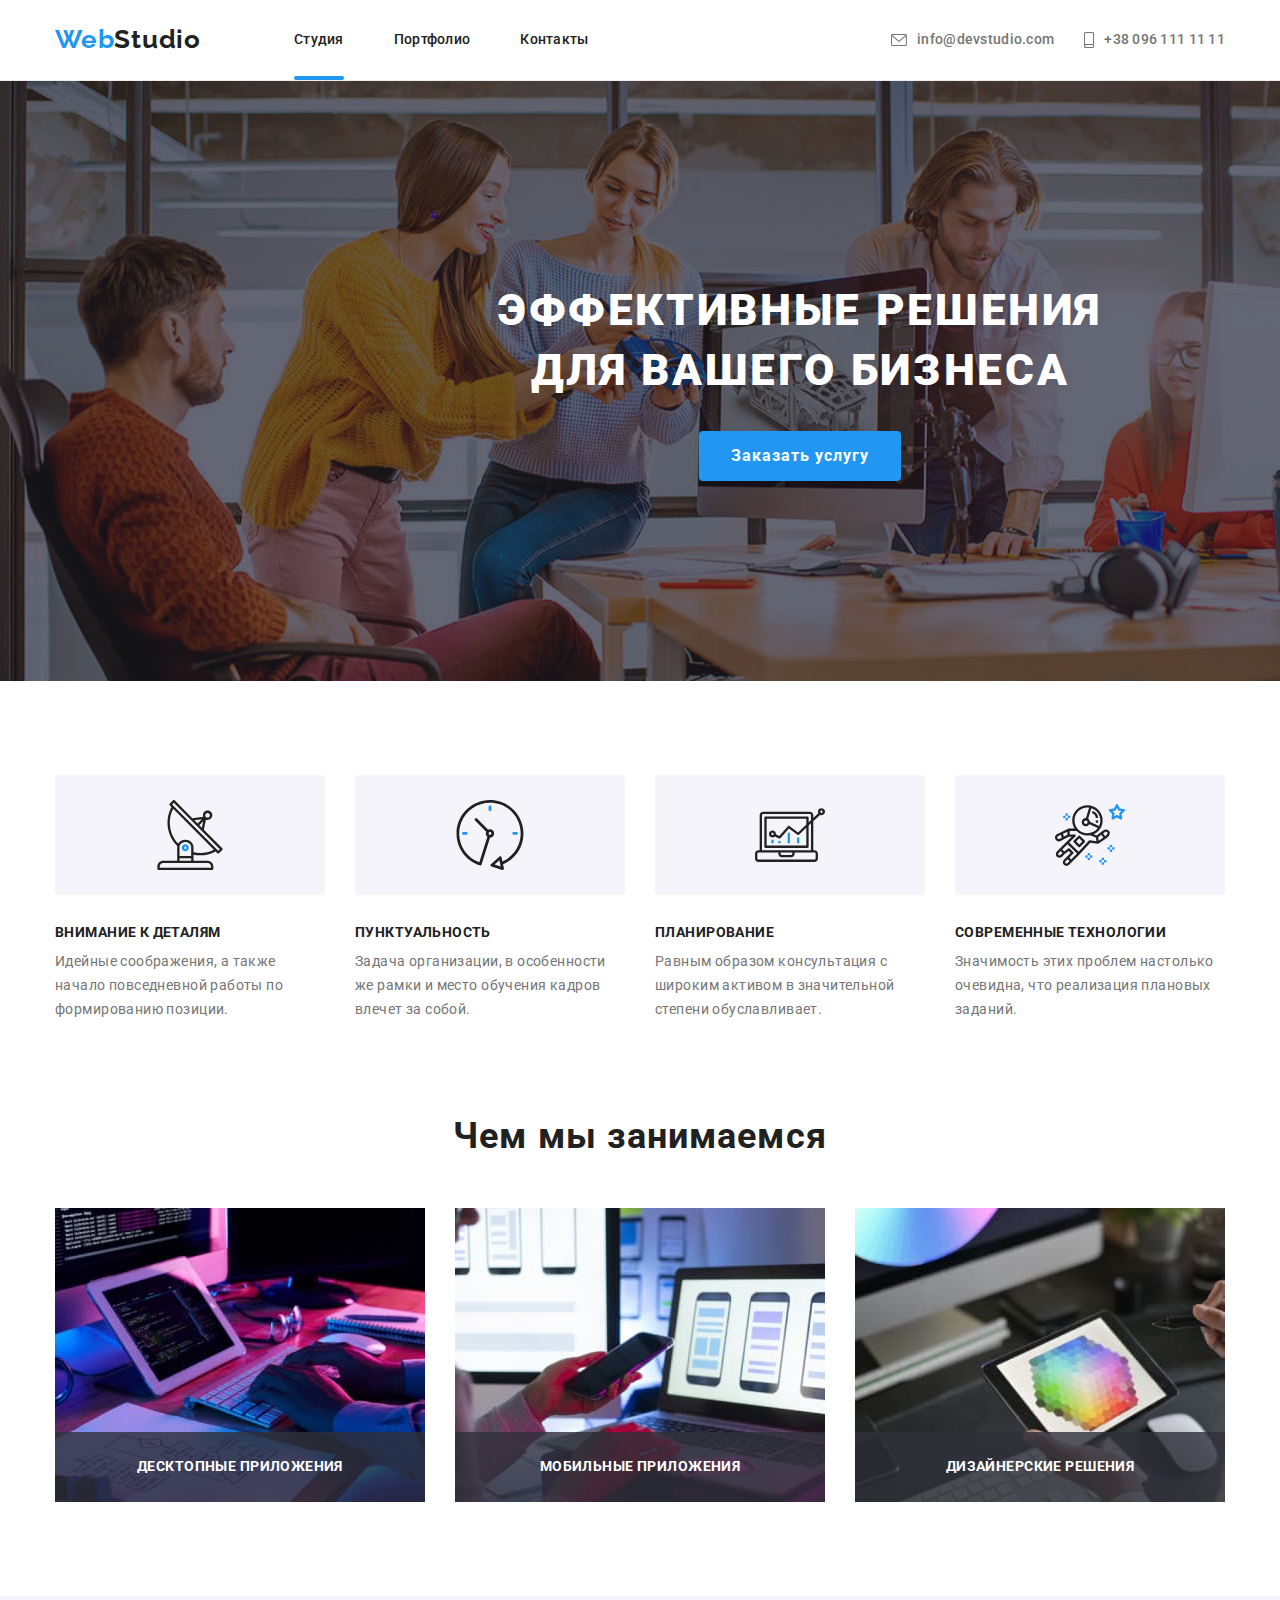
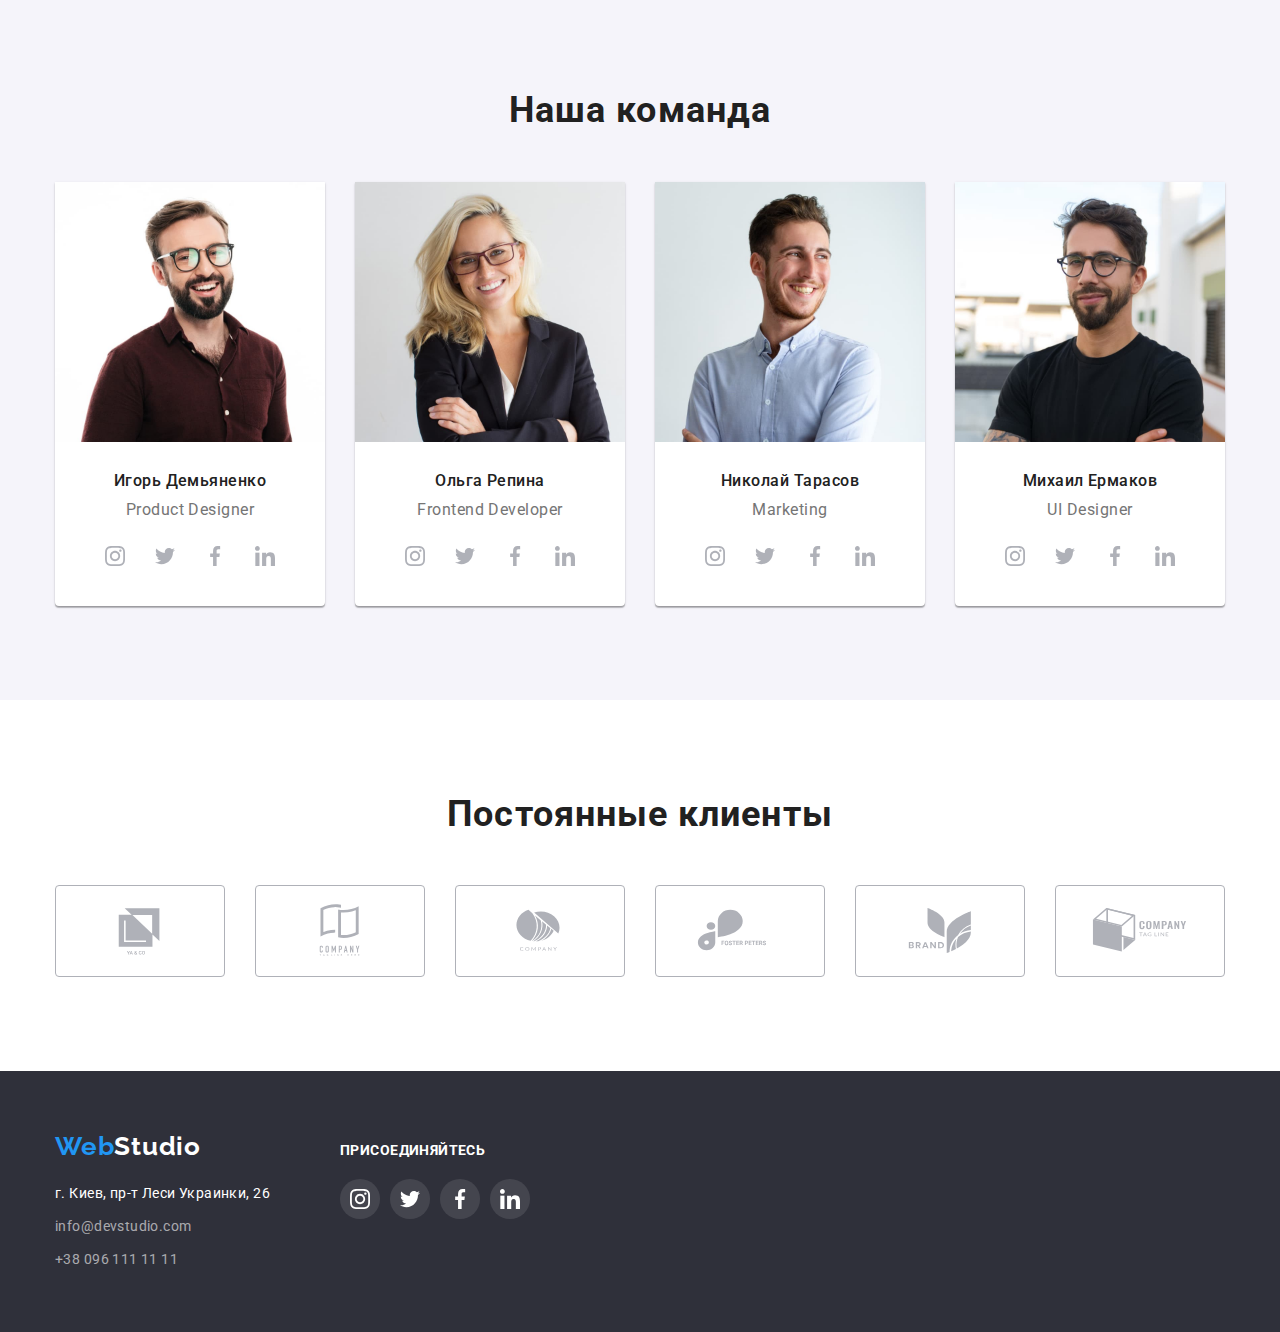
==== commit 2494cb19: "finish" ====
--- a/index.html
+++ b/index.html
@@ -64,7 +64,9 @@
       <section class="section main">
         <div class="container">
           <h1 class="main-head">Эффективные решения для вашего бизнеса</h1>
-          <button class="main-button btn" type="button">Заказать услугу</button>
+          <button class="main-button btn" type="button" data-modal-open>
+            Заказать услугу
+          </button>
         </div>
       </section>
       <!-- Section 2 Hero-->
@@ -497,5 +499,15 @@
         </div>
       </div>
     </footer>
+    <div class="backdrop is-hidden" data-modal>
+      <div class="modal">
+        <button class="modal-close-btn" data-modal-close>
+          <svg class="modal-close-btn-icon" width="18" height="18">
+            <use href="./images/icons.svg#icon-modal-close-btn"></use>
+          </svg>
+        </button>
+      </div>
+    </div>
+    <script src="./js/modal.js"></script>
   </body>
 </html>
--- a/style/style.css
+++ b/style/style.css
@@ -136,7 +136,7 @@
   transition-timing-function: cubic-bezier(0.4, 0, 0.2, 1);
 }
 
-.header-list .link.current {
+.header-list.link.current {
   color: var(--accent-color);
 }
 
@@ -173,7 +173,7 @@
   text-align: center;
   letter-spacing: 0.06em;
   color: #ffffff;
-  background-color: #2196f3;
+  background-color: var(--accent-color);
   transition-property: background-color;
   transition-duration: 250ms;
   transition-timing-function: cubic-bezier(0.4, 0, 0.2, 1);
@@ -343,13 +343,13 @@
   text-align: center;
   letter-spacing: 0.03em;
   background-color: #f5f4fa;
-  transition-property: background-color, box-shadow;
+  transition-property: background-color, box-shadow, color;
   transition-duration: 250ms;
   transition-timing-function: cubic-bezier(0.4, 0, 0.2, 1);
 }
 .portfolio-button:hover,
 .portfolio-button:focus {
-  background-color: #2196f3;
+  background-color: var(--accent-color);
   color: #ffffff;
   cursor: pointer;
   box-shadow: 0px 3px 1px rgba(0, 0, 0, 0.1), 0px 1px 2px rgba(0, 0, 0, 0.08),
@@ -575,7 +575,7 @@
   width: 40px;
   height: 40px;
   border-radius: 50%;
-  transition-property: background-color, fill;
+  transition-property: background-color;
   transition-duration: 250ms;
   transition-timing-function: cubic-bezier(0.4, 0, 0.2, 1);
 }
@@ -723,6 +723,8 @@
 
 .portfolio-card-link {
   display: block;
+  position: relative;
+  overflow: hidden;
 }
 .portfolio-list {
   flex-wrap: wrap;
@@ -757,3 +759,83 @@
   margin-top: 0;
   margin-bottom: 0;
 }
+
+.portfolio-card-overlay {
+  position: relative;
+  overflow: hidden;
+}
+
+.portfolio-card-overlay-text {
+  transform: translateY(100%);
+  transition: transform 250ms cubic-bezier(0.4, 0, 0.2, 1);
+  top: 0;
+  left: 0;
+  width: 100%;
+  height: 100%;
+  position: absolute;
+  padding-left: 24px;
+  padding-right: 24px;
+  padding-top: 63px;
+  padding-bottom: 63px;
+  background-color: var(--accent-color);
+  text-align: left;
+}
+.portfolio-card-overlay > p {
+  font-family: inherit;
+  font-style: normal;
+  font-weight: 400;
+  font-size: 18px;
+  line-height: 28px;
+  letter-spacing: 0.03em;
+  color: var(--white-color);
+}
+
+.portfolio-card-link:hover .portfolio-card-overlay-text {
+  transform: translateY(0);
+}
+
+/* Modal */
+.backdrop {
+  position: fixed;
+  top: 0;
+  left: 0;
+  bottom: 0;
+  right: 0;
+  width: 100%;
+  height: 100%;
+  background-color: rgba(0, 0, 0, 0.2);
+}
+
+.modal {
+  position: absolute;
+  top: 50%;
+  left: 50%;
+  transform: translate(-50%, -50%);
+  width: 528px;
+  height: 581px;
+  border-radius: 4px;
+  background-color: var(--white-color);
+  box-shadow: 0px 1px 3px rgba(0, 0, 0, 0.12), 0px 1px 1px rgba(0, 0, 0, 0.14),
+    0px 2px 1px rgba(0, 0, 0, 0.2);
+}
+.modal-close-btn {
+  position: absolute;
+  top: 8px;
+  right: 8px;
+  display: flex;
+  width: 30px;
+  height: 30px;
+  align-items: center;
+  justify-content: center;
+  border-radius: 50%;
+  background-color: transparent;
+  border: 1px solid rgba(0, 0, 0, 0.1);
+  cursor: pointer;
+  padding: 0;
+}
+
+.backdrop.is-hidden {
+  opacity: 0;
+  visibility: hidden;
+  pointer-events: none;
+}
